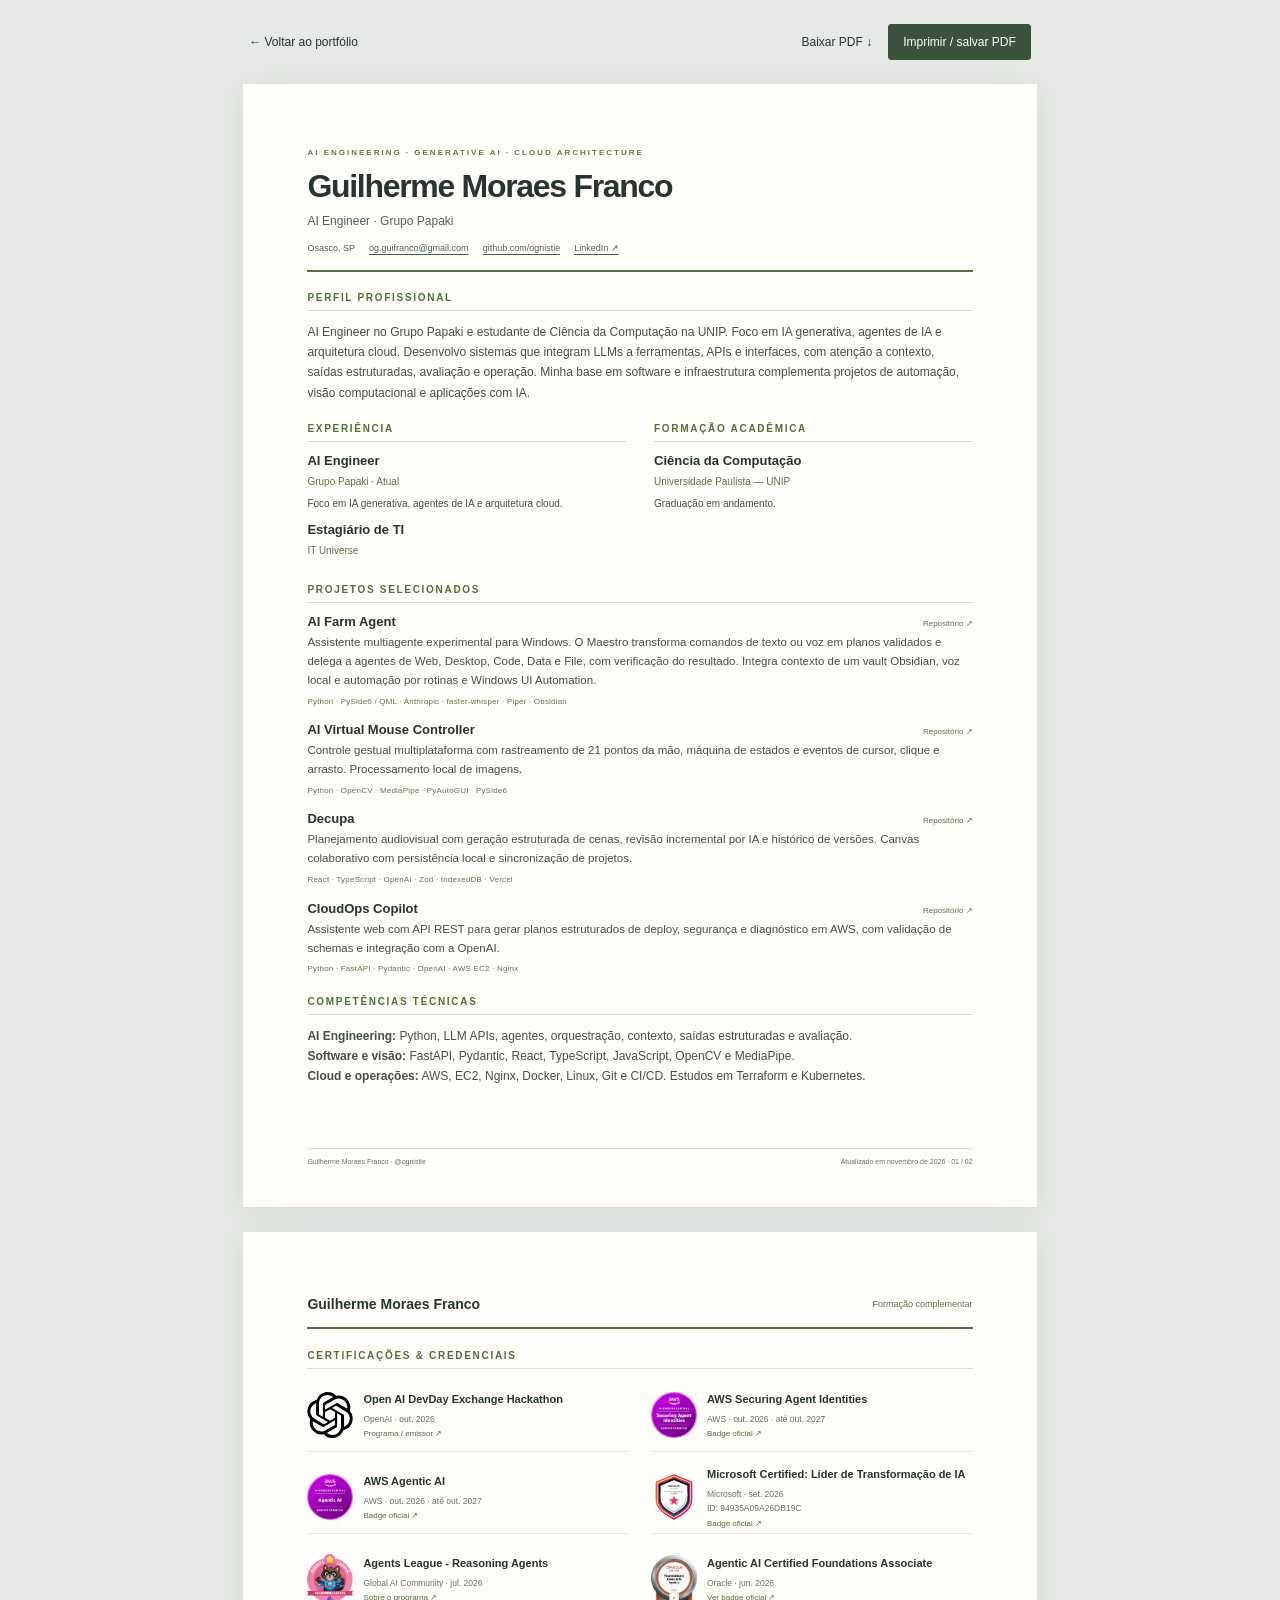
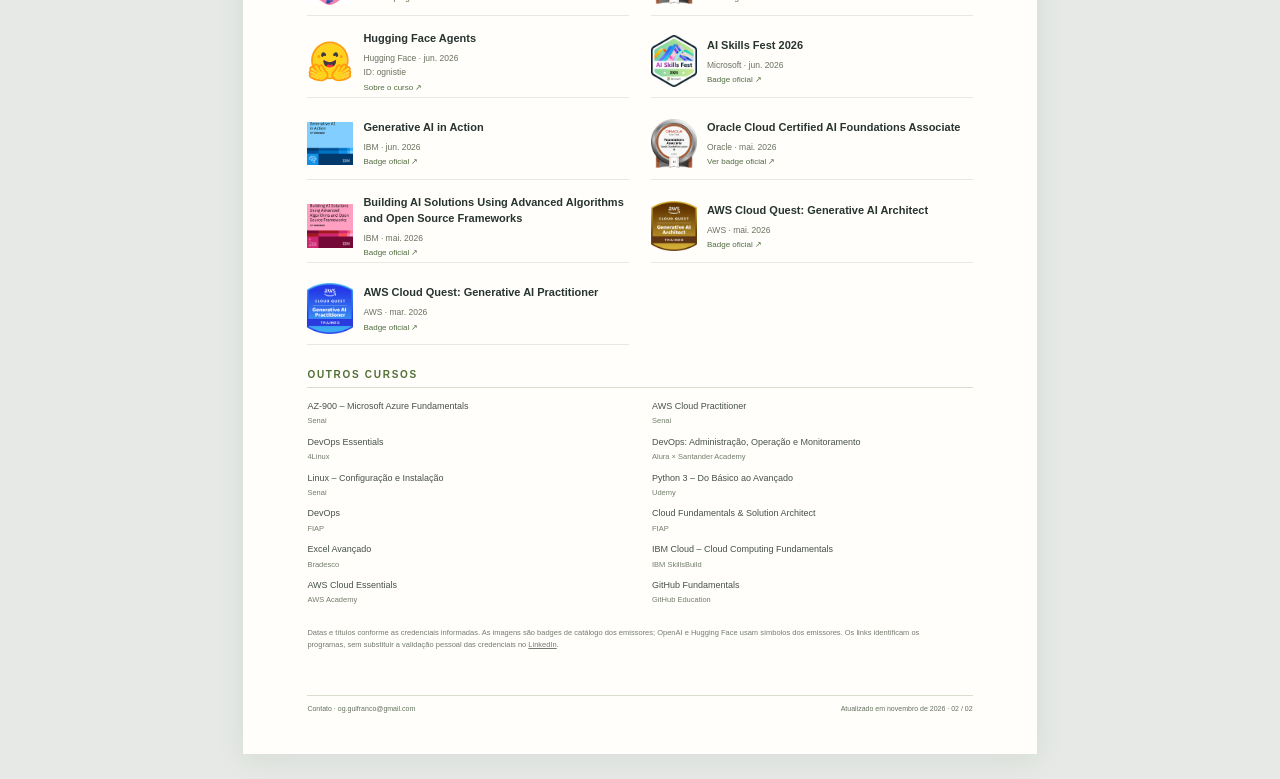
==== curriculo.html @ 1863666c "Atualiza portfolio com visual limbo e perfil de AI Engineer" ====
<!DOCTYPE html>
<html lang="pt-BR"><head><meta charset="UTF-8"><meta name="viewport" content="width=device-width,initial-scale=1"><meta name="description" content="Guilherme Moraes Franco — AI Engineer no Grupo Papaki. IA generativa, agentes de IA, engenharia de software e arquitetura cloud."><title>Currículo · Guilherme Moraes Franco</title><link rel="icon" href="assets/monogram.svg"><link rel="stylesheet" href="curriculo.css"><script src="portfolio-data.js" defer></script><script src="curriculo.js" defer></script></head>
<body>
<nav class="resume-toolbar" aria-label="Ações do currículo"><a href="index.html#sobre">← Voltar ao portfólio</a><div><a href="assets/curriculo-guilherme-moraes-franco.pdf" download>Baixar PDF ↓</a><button id="print-resume">Imprimir / salvar PDF</button></div></nav>
<main>
<article class="resume-sheet">
  <header class="resume-header"><p class="resume-kicker">AI ENGINEERING · GENERATIVE AI · CLOUD ARCHITECTURE</p><h1>Guilherme Moraes Franco</h1><p class="resume-role">AI Engineer · Grupo Papaki</p><div class="resume-contact"><span>Osasco, SP</span><a href="mailto:og.guifranco@gmail.com">og.guifranco@gmail.com</a><a href="https://github.com/ognistie">github.com/ognistie</a><a href="https://www.linkedin.com/in/guilherme-moraes-franco-b4b1a0353/">LinkedIn ↗</a></div></header>
  <section class="resume-section"><h2>Perfil profissional</h2><p>AI Engineer no Grupo Papaki e estudante de Ciência da Computação na UNIP. Foco em IA generativa, agentes de IA e arquitetura cloud. Desenvolvo sistemas que integram LLMs a ferramentas, APIs e interfaces, com atenção a contexto, saídas estruturadas, avaliação e operação. Minha base em software e infraestrutura complementa projetos de automação, visão computacional e aplicações com IA.</p></section>
  <div class="resume-columns"><section class="resume-section"><h2>Experiência</h2><div class="resume-entry"><h3>AI Engineer</h3><p class="entry-meta">Grupo Papaki · Atual</p><p>Foco em IA generativa, agentes de IA e arquitetura cloud.</p></div><div class="resume-entry previous-role"><h3>Estagiário de TI</h3><p class="entry-meta">IT Universe</p></div></section><section class="resume-section"><h2>Formação acadêmica</h2><div class="resume-entry"><h3>Ciência da Computação</h3><p class="entry-meta">Universidade Paulista — UNIP</p><p>Graduação em andamento.</p></div></section></div>
  <section class="resume-section"><h2>Projetos selecionados</h2>
    <div class="resume-project"><div class="project-title"><h3>AI Farm Agent</h3><a href="https://github.com/ognistie/AI-Farm-Agent">Repositório ↗</a></div><p>Assistente multiagente experimental para Windows. O Maestro transforma comandos de texto ou voz em planos validados e delega a agentes de Web, Desktop, Code, Data e File, com verificação do resultado. Integra contexto de um vault Obsidian, voz local e automação por rotinas e Windows UI Automation.</p><p class="project-stack">Python · PySide6 / QML · Anthropic · faster-whisper · Piper · Obsidian</p></div>
    <div class="resume-project"><div class="project-title"><h3>AI Virtual Mouse Controller</h3><a href="https://github.com/ognistie/ai-virtual-mouse-controller">Repositório ↗</a></div><p>Controle gestual multiplataforma com rastreamento de 21 pontos da mão, máquina de estados e eventos de cursor, clique e arrasto. Processamento local de imagens.</p><p class="project-stack">Python · OpenCV · MediaPipe · PyAutoGUI · PySide6</p></div>
    <div class="resume-project"><div class="project-title"><h3>Decupa</h3><a href="https://github.com/ognistie/DecupaAI">Repositório ↗</a></div><p>Planejamento audiovisual com geração estruturada de cenas, revisão incremental por IA e histórico de versões. Canvas colaborativo com persistência local e sincronização de projetos.</p><p class="project-stack">React · TypeScript · OpenAI · Zod · IndexedDB · Vercel</p></div>
    <div class="resume-project"><div class="project-title"><h3>CloudOps Copilot</h3><a href="https://github.com/ognistie/CloudOps-copilot">Repositório ↗</a></div><p>Assistente web com API REST para gerar planos estruturados de deploy, segurança e diagnóstico em AWS, com validação de schemas e integração com a OpenAI.</p><p class="project-stack">Python · FastAPI · Pydantic · OpenAI · AWS EC2 · Nginx</p></div>
  </section>
  <section class="resume-section"><h2>Competências técnicas</h2><p><strong>AI Engineering:</strong> Python, LLM APIs, agentes, orquestração, contexto, saídas estruturadas e avaliação.</p><p><strong>Software e visão:</strong> FastAPI, Pydantic, React, TypeScript, JavaScript, OpenCV e MediaPipe.</p><p><strong>Cloud e operações:</strong> AWS, EC2, Nginx, Docker, Linux, Git e CI/CD. Estudos em Terraform e Kubernetes.</p></section>
  <footer class="resume-footer"><span>Guilherme Moraes Franco · @ognistie</span><span>Atualizado em novembro de 2026 · 01 / 02</span></footer>
</article>
<article class="resume-sheet certifications-sheet" aria-labelledby="resume-cert-title">
  <header class="resume-small-header"><strong>Guilherme Moraes Franco</strong><span>Formação complementar</span></header>
  <section class="resume-section"><h2 id="resume-cert-title">Certificações &amp; credenciais</h2><div id="resume-certifications" class="resume-cert-grid"></div></section>
  <section class="resume-section complementary"><h2>Outros cursos</h2><div id="resume-courses" class="resume-courses"></div></section>
  <p class="resume-source-note">Datas e títulos conforme as credenciais informadas. As imagens são badges de catálogo dos emissores; OpenAI e Hugging Face usam símbolos dos emissores. Os links identificam os programas, sem substituir a validação pessoal das credenciais no <a href="https://www.linkedin.com/in/guilherme-moraes-franco-b4b1a0353/details/certifications/">LinkedIn</a>.</p>
  <footer class="resume-footer"><span>Contato · og.guifranco@gmail.com</span><span>Atualizado em novembro de 2026 · 02 / 02</span></footer>
</article>
</main>
<noscript><p class="resume-toolbar">Ative JavaScript para carregar a lista completa de credenciais ou consulte o <a href="assets/curriculo-guilherme-moraes-franco.pdf">currículo em PDF</a>.</p></noscript>
</body></html>
---- curriculo.css ----
:root {
  color-scheme:light;
  font-family:"Segoe UI",Arial,sans-serif;
  color:#273430;
  background:#e6e9e5;
  font-size:12px}

* {
  box-sizing:border-box}

body {
  margin:0}

a {
  color:inherit;
  text-decoration:none}

button {
  font:inherit;
  cursor:pointer}

a:focus-visible,button:focus-visible {
  outline:3px solid #5c8637;
  outline-offset:4px}

h1,h2,h3,p {
  margin:0}

.resume-toolbar {
  max-width:210mm;
  margin:24px auto;
  display:flex;
  align-items:center;
  justify-content:space-between;
  gap:14px;
  padding:0 6px;
  font-size:12px}

.resume-toolbar>div {
  display:flex;
  gap:16px;
  align-items:center}

.resume-toolbar button {
  padding:10px 14px;
  border:1px solid #3b523b;
  background:#3b523b;
  color:white;
  border-radius:3px}

.resume-sheet {
  width:210mm;
  min-height:297mm;
  margin:0 auto 25px;
  background:#fffefb;
  padding:17mm 17mm 18mm;
  box-shadow:0 5px 30px #23352a12;
  position:relative}

.resume-header {
  border-bottom:2px solid #566e43;
  padding-bottom:17px;
  margin-bottom:20px}

.resume-kicker {
  font-size:8px;
  letter-spacing:2px;
  color:#627747;
  font-weight:600;
  margin-bottom:10px}

.resume-header h1 {
  font-size:32px;
  font-weight:650;
  letter-spacing:-1.3px;
  line-height:1.2}

.resume-role {
  font-size:12px;
  color:#526157;
  margin-top:8px}

.resume-contact {
  display:flex;
  gap:14px;
  flex-wrap:wrap;
  font-size:9px;
  color:#4c614d;
  margin-top:15px}

.resume-contact a {
  text-decoration:underline;
  text-underline-offset:3px}

.resume-section {
  margin-bottom:20px}

.resume-section>h2 {
  font-size:10px;
  text-transform:uppercase;
  letter-spacing:1.7px;
  font-weight:650;
  color:#527036;
  padding-bottom:7px;
  border-bottom:1px solid #d8dfd0;
  margin-bottom:11px}

.resume-section p {
  font-size:11px;
  line-height:1.7;
  color:#46504b}

.resume-columns {
  display:grid;
  grid-template-columns:1fr 1fr;
  gap:28px}

.resume-entry h3 {
  font-size:13px;
  font-weight:650}

.resume-entry .entry-meta {
  font-size:10px;
  color:#60704f;
  margin:5px 0}

.resume-entry>p:last-child {
  font-size:10px}

.resume-project {
  margin:0 0 14px;
  break-inside:avoid}

.project-title {
  display:flex;
  justify-content:space-between;
  align-items:baseline;
  margin-bottom:4px}

.project-title h3 {
  font-size:13px;
  font-weight:650}

.project-title a {
  font-size:8px;
  color:#5a714a}

.resume-project p {
  font-size:10.5px;
  line-height:1.65}

.resume-project .project-stack {
  font-size:8px;
  color:#64744f;
  margin-top:5px;
  letter-spacing:.2px}

.resume-footer {
  position:absolute;
  bottom:11mm;
  left:17mm;
  right:17mm;
  display:flex;
  justify-content:space-between;
  border-top:1px solid #d8dfd0;
  padding-top:9px;
  font-size:7px;
  color:#65715f}

.resume-small-header {
  display:flex;
  justify-content:space-between;
  align-items:center;
  margin-bottom:21px;
  padding-bottom:15px;
  border-bottom:2px solid #566e43}

.resume-small-header strong {
  font-size:14px;
  font-weight:600}

.resume-small-header span {
  font-size:9px;
  color:#60704f}

.resume-cert-grid {
  display:grid;
  grid-template-columns:1fr 1fr;
  column-gap:22px;
  row-gap:10px}

.resume-cert {
  display:flex;
  gap:10px;
  align-items:center;
  min-height:72px;
  break-inside:avoid;
  padding:5px 0;
  border-bottom:1px solid #e7e9e2}

.resume-cert img {
  width:46px;
  height:53px;
  object-fit:contain;
  flex-shrink:0}

.resume-cert h3 {
  font-size:10px;
  line-height:1.45;
  font-weight:600}

.resume-cert p {
  font-size:8px;
  line-height:1.5;
  margin-top:4px;
  color:#69715f}

.resume-cert a {
  display:block;
  font-size:7px;
  color:#516c40;
  margin-top:3px}

.resume-courses {
  display:grid;
  grid-template-columns:1fr 1fr;
  column-gap:24px;
  row-gap:7px}

.resume-courses p {
  font-size:8.5px;
  line-height:1.6}

.resume-courses span {
  font-size:7.5px;
  color:#737e6c}

.complementary {
  margin-top:24px}

.resume-source-note {
  font-size:7.5px;
  line-height:1.65;
  color:#747b70;
  margin-top:16px;
  max-width:630px}

.resume-source-note a {
  text-decoration:underline}

.resume-cert .issuer-placeholder {
  font-size:8px;
  color:#536e41;
  width:46px;
  flex-shrink:0}

.resume-cert .issuer-placeholder[hidden] {
  display:none}


.resume-section p {
  font-size:12px;
  line-height:1.7}

.resume-project p {
  font-size:11.5px;
  line-height:1.65}

.resume-cert h3 {
  font-size:11px}

.resume-cert p {
  font-size:8.5px}

.resume-cert a {
  font-size:8px}

.resume-courses p {
  font-size:9px;
  line-height:1.6}


.previous-role { margin-top: 10px; }
@page {
  size:A4;
  margin:0}

@media print {
  body {
  background:white}

.resume-toolbar,noscript {
  display:none}

.resume-sheet {
  width:210mm;
  height:297mm;
  min-height:0;
  margin:0;
  box-shadow:none;
  break-after:page;
  overflow:visible}

.resume-sheet:last-child {
  break-after:auto}

* {
  -webkit-print-color-adjust:exact;
  print-color-adjust:exact}

a {
  color:inherit}

}


@media screen and (max-width:820px) {
  .resume-toolbar {
  margin:18px 16px;
  font-size:10px;
  align-items:start}

.resume-toolbar>div {
  gap:10px;
  flex-wrap:wrap;
  justify-content:end}

.resume-toolbar button {
  font-size:10px;
  padding:9px}

.resume-sheet {
  width:calc(100% - 24px);
  min-height:0;
  padding:30px 25px 65px}

.resume-header h1 {
  font-size:29px}

.resume-contact {
  gap:10px;
  font-size:9px}

.resume-footer {
  left:25px;
  right:25px;
  bottom:20px;
  font-size:6px}

.resume-cert-grid {
  gap:8px 15px}

.resume-cert {
  min-height:88px}

.resume-cert img {
  width:40px;
  height:45px}

.resume-cert h3 {
  font-size:9px}

.resume-small-header strong {
  font-size:12px}

.resume-small-header span {
  font-size:8px}

.resume-kicker {
  font-size:7px;
  letter-spacing:1.3px}

}

@media screen and (max-width:480px) {
  .resume-columns,.resume-cert-grid,.resume-courses {
  grid-template-columns:1fr}

.resume-cert {
  min-height:72px}

.resume-cert h3 {
  font-size:11px}

.resume-header h1 {
  font-size:27px}

.resume-header .resume-role {
  font-size:10px}

.resume-small-header {
  align-items:start;
  gap:15px}

.resume-footer {
  flex-wrap:wrap;
  gap:4px}

}
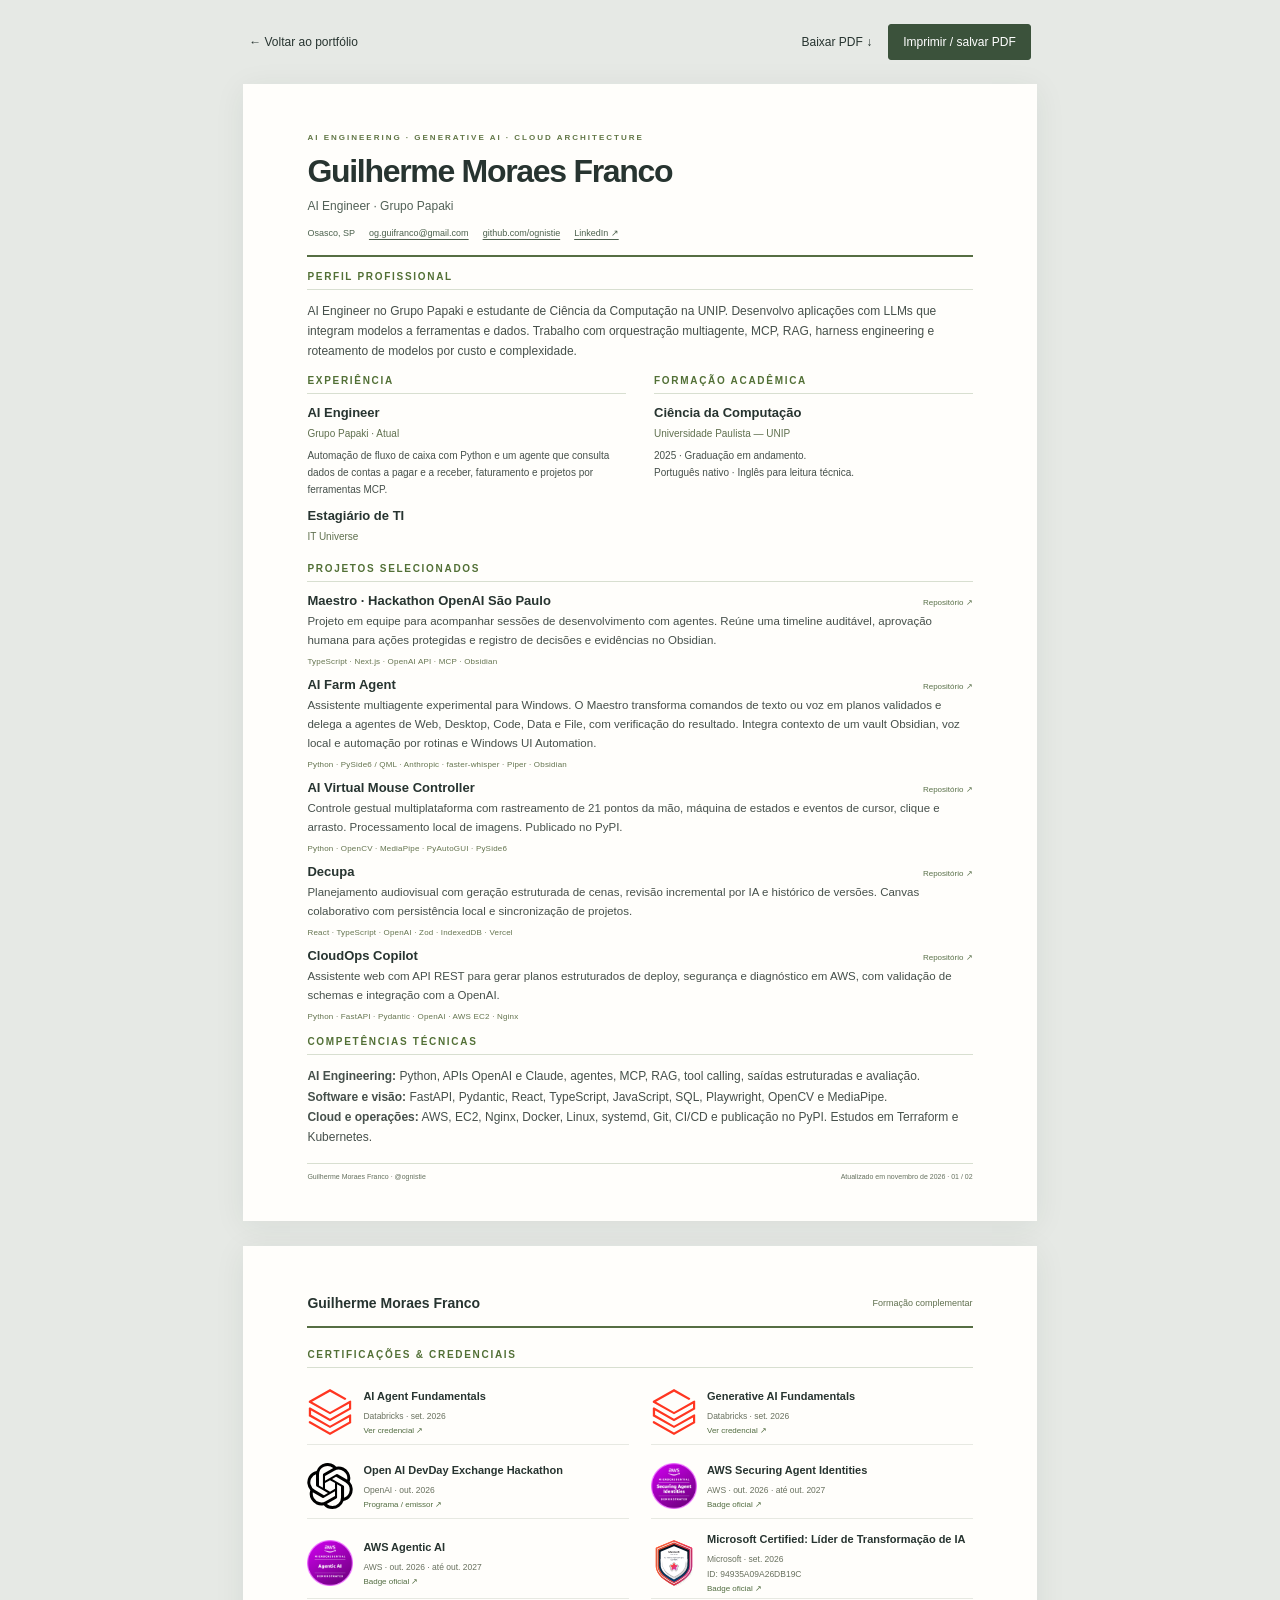
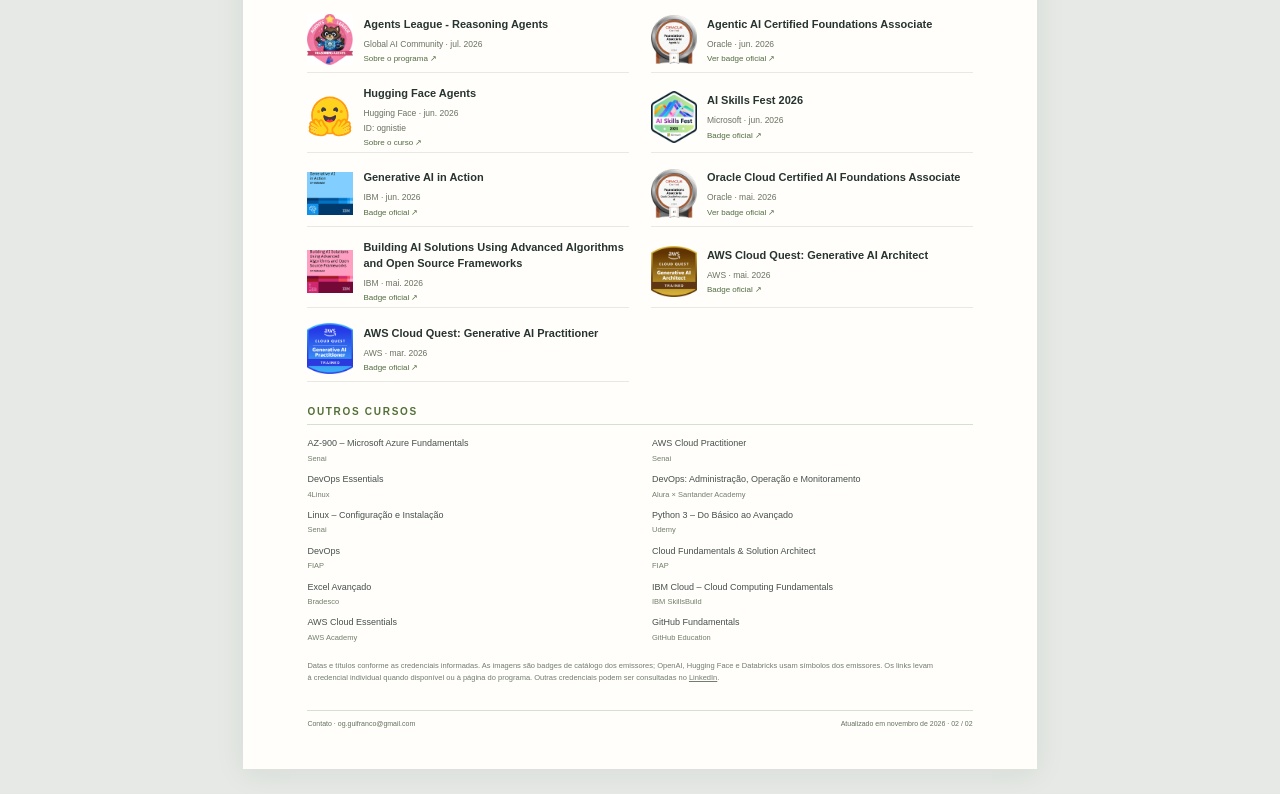
==== commit 31fed934: "Atualiza painel, currículo e credenciais do portfólio" ====
--- a/curriculo.html
+++ b/curriculo.html
@@ -1,26 +1,27 @@
 <!DOCTYPE html>
-<html lang="pt-BR"><head><meta charset="UTF-8"><meta name="viewport" content="width=device-width,initial-scale=1"><meta name="description" content="Guilherme Moraes Franco — AI Engineer no Grupo Papaki. IA generativa, agentes de IA, engenharia de software e arquitetura cloud."><title>Currículo · Guilherme Moraes Franco</title><link rel="icon" href="assets/monogram.svg"><link rel="stylesheet" href="curriculo.css"><script src="portfolio-data.js" defer></script><script src="curriculo.js" defer></script></head>
+<html lang="pt-BR"><head><meta charset="UTF-8"><meta name="viewport" content="width=device-width,initial-scale=1"><meta name="description" content="Guilherme Moraes Franco — AI Engineer no Grupo Papaki. IA generativa, agentes de IA, engenharia de software e arquitetura cloud."><title>Currículo · Guilherme Moraes Franco</title><link rel="icon" href="assets/monogram.svg"><link rel="stylesheet" href="curriculo.css"><script src="portfolio-data.js?v=7" defer></script><script src="curriculo.js" defer></script></head>
 <body>
 <nav class="resume-toolbar" aria-label="Ações do currículo"><a href="index.html#sobre">← Voltar ao portfólio</a><div><a href="assets/curriculo-guilherme-moraes-franco.pdf" download>Baixar PDF ↓</a><button id="print-resume">Imprimir / salvar PDF</button></div></nav>
 <main>
 <article class="resume-sheet">
   <header class="resume-header"><p class="resume-kicker">AI ENGINEERING · GENERATIVE AI · CLOUD ARCHITECTURE</p><h1>Guilherme Moraes Franco</h1><p class="resume-role">AI Engineer · Grupo Papaki</p><div class="resume-contact"><span>Osasco, SP</span><a href="mailto:og.guifranco@gmail.com">og.guifranco@gmail.com</a><a href="https://github.com/ognistie">github.com/ognistie</a><a href="https://www.linkedin.com/in/guilherme-moraes-franco-b4b1a0353/">LinkedIn ↗</a></div></header>
-  <section class="resume-section"><h2>Perfil profissional</h2><p>AI Engineer no Grupo Papaki e estudante de Ciência da Computação na UNIP. Foco em IA generativa, agentes de IA e arquitetura cloud. Desenvolvo sistemas que integram LLMs a ferramentas, APIs e interfaces, com atenção a contexto, saídas estruturadas, avaliação e operação. Minha base em software e infraestrutura complementa projetos de automação, visão computacional e aplicações com IA.</p></section>
-  <div class="resume-columns"><section class="resume-section"><h2>Experiência</h2><div class="resume-entry"><h3>AI Engineer</h3><p class="entry-meta">Grupo Papaki · Atual</p><p>Foco em IA generativa, agentes de IA e arquitetura cloud.</p></div><div class="resume-entry previous-role"><h3>Estagiário de TI</h3><p class="entry-meta">IT Universe</p></div></section><section class="resume-section"><h2>Formação acadêmica</h2><div class="resume-entry"><h3>Ciência da Computação</h3><p class="entry-meta">Universidade Paulista — UNIP</p><p>Graduação em andamento.</p></div></section></div>
+  <section class="resume-section"><h2>Perfil profissional</h2><p>AI Engineer no Grupo Papaki e estudante de Ciência da Computação na UNIP. Desenvolvo aplicações com LLMs que integram modelos a ferramentas e dados. Trabalho com orquestração multiagente, MCP, RAG, harness engineering e roteamento de modelos por custo e complexidade.</p></section>
+  <div class="resume-columns"><section class="resume-section"><h2>Experiência</h2><div class="resume-entry"><h3>AI Engineer</h3><p class="entry-meta">Grupo Papaki · Atual</p><p>Automação de fluxo de caixa com Python e um agente que consulta dados de contas a pagar e a receber, faturamento e projetos por ferramentas MCP.</p></div><div class="resume-entry previous-role"><h3>Estagiário de TI</h3><p class="entry-meta">IT Universe</p></div></section><section class="resume-section"><h2>Formação acadêmica</h2><div class="resume-entry"><h3>Ciência da Computação</h3><p class="entry-meta">Universidade Paulista — UNIP</p><p>2025 · Graduação em andamento.<br>Português nativo · Inglês para leitura técnica.</p></div></section></div>
   <section class="resume-section"><h2>Projetos selecionados</h2>
+    <div class="resume-project"><div class="project-title"><h3>Maestro · Hackathon OpenAI São Paulo</h3><a href="https://github.com/DanielRobertoRibeiro/hackathon_openai_sp">Repositório ↗</a></div><p>Projeto em equipe para acompanhar sessões de desenvolvimento com agentes. Reúne uma timeline auditável, aprovação humana para ações protegidas e registro de decisões e evidências no Obsidian.</p><p class="project-stack">TypeScript · Next.js · OpenAI API · MCP · Obsidian</p></div>
     <div class="resume-project"><div class="project-title"><h3>AI Farm Agent</h3><a href="https://github.com/ognistie/AI-Farm-Agent">Repositório ↗</a></div><p>Assistente multiagente experimental para Windows. O Maestro transforma comandos de texto ou voz em planos validados e delega a agentes de Web, Desktop, Code, Data e File, com verificação do resultado. Integra contexto de um vault Obsidian, voz local e automação por rotinas e Windows UI Automation.</p><p class="project-stack">Python · PySide6 / QML · Anthropic · faster-whisper · Piper · Obsidian</p></div>
-    <div class="resume-project"><div class="project-title"><h3>AI Virtual Mouse Controller</h3><a href="https://github.com/ognistie/ai-virtual-mouse-controller">Repositório ↗</a></div><p>Controle gestual multiplataforma com rastreamento de 21 pontos da mão, máquina de estados e eventos de cursor, clique e arrasto. Processamento local de imagens.</p><p class="project-stack">Python · OpenCV · MediaPipe · PyAutoGUI · PySide6</p></div>
+    <div class="resume-project"><div class="project-title"><h3>AI Virtual Mouse Controller</h3><a href="https://github.com/ognistie/ai-virtual-mouse-controller">Repositório ↗</a></div><p>Controle gestual multiplataforma com rastreamento de 21 pontos da mão, máquina de estados e eventos de cursor, clique e arrasto. Processamento local de imagens. Publicado no PyPI.</p><p class="project-stack">Python · OpenCV · MediaPipe · PyAutoGUI · PySide6</p></div>
     <div class="resume-project"><div class="project-title"><h3>Decupa</h3><a href="https://github.com/ognistie/DecupaAI">Repositório ↗</a></div><p>Planejamento audiovisual com geração estruturada de cenas, revisão incremental por IA e histórico de versões. Canvas colaborativo com persistência local e sincronização de projetos.</p><p class="project-stack">React · TypeScript · OpenAI · Zod · IndexedDB · Vercel</p></div>
     <div class="resume-project"><div class="project-title"><h3>CloudOps Copilot</h3><a href="https://github.com/ognistie/CloudOps-copilot">Repositório ↗</a></div><p>Assistente web com API REST para gerar planos estruturados de deploy, segurança e diagnóstico em AWS, com validação de schemas e integração com a OpenAI.</p><p class="project-stack">Python · FastAPI · Pydantic · OpenAI · AWS EC2 · Nginx</p></div>
   </section>
-  <section class="resume-section"><h2>Competências técnicas</h2><p><strong>AI Engineering:</strong> Python, LLM APIs, agentes, orquestração, contexto, saídas estruturadas e avaliação.</p><p><strong>Software e visão:</strong> FastAPI, Pydantic, React, TypeScript, JavaScript, OpenCV e MediaPipe.</p><p><strong>Cloud e operações:</strong> AWS, EC2, Nginx, Docker, Linux, Git e CI/CD. Estudos em Terraform e Kubernetes.</p></section>
+  <section class="resume-section"><h2>Competências técnicas</h2><p><strong>AI Engineering:</strong> Python, APIs OpenAI e Claude, agentes, MCP, RAG, tool calling, saídas estruturadas e avaliação.</p><p><strong>Software e visão:</strong> FastAPI, Pydantic, React, TypeScript, JavaScript, SQL, Playwright, OpenCV e MediaPipe.</p><p><strong>Cloud e operações:</strong> AWS, EC2, Nginx, Docker, Linux, systemd, Git, CI/CD e publicação no PyPI. Estudos em Terraform e Kubernetes.</p></section>
   <footer class="resume-footer"><span>Guilherme Moraes Franco · @ognistie</span><span>Atualizado em novembro de 2026 · 01 / 02</span></footer>
 </article>
 <article class="resume-sheet certifications-sheet" aria-labelledby="resume-cert-title">
   <header class="resume-small-header"><strong>Guilherme Moraes Franco</strong><span>Formação complementar</span></header>
   <section class="resume-section"><h2 id="resume-cert-title">Certificações &amp; credenciais</h2><div id="resume-certifications" class="resume-cert-grid"></div></section>
   <section class="resume-section complementary"><h2>Outros cursos</h2><div id="resume-courses" class="resume-courses"></div></section>
-  <p class="resume-source-note">Datas e títulos conforme as credenciais informadas. As imagens são badges de catálogo dos emissores; OpenAI e Hugging Face usam símbolos dos emissores. Os links identificam os programas, sem substituir a validação pessoal das credenciais no <a href="https://www.linkedin.com/in/guilherme-moraes-franco-b4b1a0353/details/certifications/">LinkedIn</a>.</p>
+  <p class="resume-source-note">Datas e títulos conforme as credenciais informadas. As imagens são badges de catálogo dos emissores; OpenAI, Hugging Face e Databricks usam símbolos dos emissores. Os links levam à credencial individual quando disponível ou à página do programa. Outras credenciais podem ser consultadas no <a href="https://www.linkedin.com/in/guilherme-moraes-franco-b4b1a0353/details/certifications/">LinkedIn</a>.</p>
   <footer class="resume-footer"><span>Contato · og.guifranco@gmail.com</span><span>Atualizado em novembro de 2026 · 02 / 02</span></footer>
 </article>
 </main>
--- a/curriculo.css
+++ b/curriculo.css
@@ -53,14 +53,14 @@
   min-height:297mm;
   margin:0 auto 25px;
   background:#fffefb;
-  padding:17mm 17mm 18mm;
+  padding:13mm 17mm 16mm;
   box-shadow:0 5px 30px #23352a12;
   position:relative}
 
 .resume-header {
   border-bottom:2px solid #566e43;
   padding-bottom:17px;
-  margin-bottom:20px}
+  margin-bottom:14px}
 
 .resume-kicker {
   font-size:8px;
@@ -93,7 +93,7 @@
   text-underline-offset:3px}
 
 .resume-section {
-  margin-bottom:20px}
+  margin-bottom:13px}
 
 .resume-section>h2 {
   font-size:10px;
@@ -128,7 +128,7 @@
   font-size:10px}
 
 .resume-project {
-  margin:0 0 14px;
+  margin:0 0 9px;
   break-inside:avoid}
 
 .project-title {
@@ -187,13 +187,13 @@
   display:grid;
   grid-template-columns:1fr 1fr;
   column-gap:22px;
-  row-gap:10px}
+  row-gap:8px}
 
 .resume-cert {
   display:flex;
   gap:10px;
   align-items:center;
-  min-height:72px;
+  min-height:66px;
   break-inside:avoid;
   padding:5px 0;
   border-bottom:1px solid #e7e9e2}
@@ -304,6 +304,16 @@
 .resume-sheet:last-child {
   break-after:auto}
 
+.resume-project p {
+  line-height:1.45}
+
+.resume-section {
+  margin-bottom:10px}
+
+.resume-header {
+  margin-bottom:12px;
+  padding-bottom:12px}
+
 * {
   -webkit-print-color-adjust:exact;
   print-color-adjust:exact}
